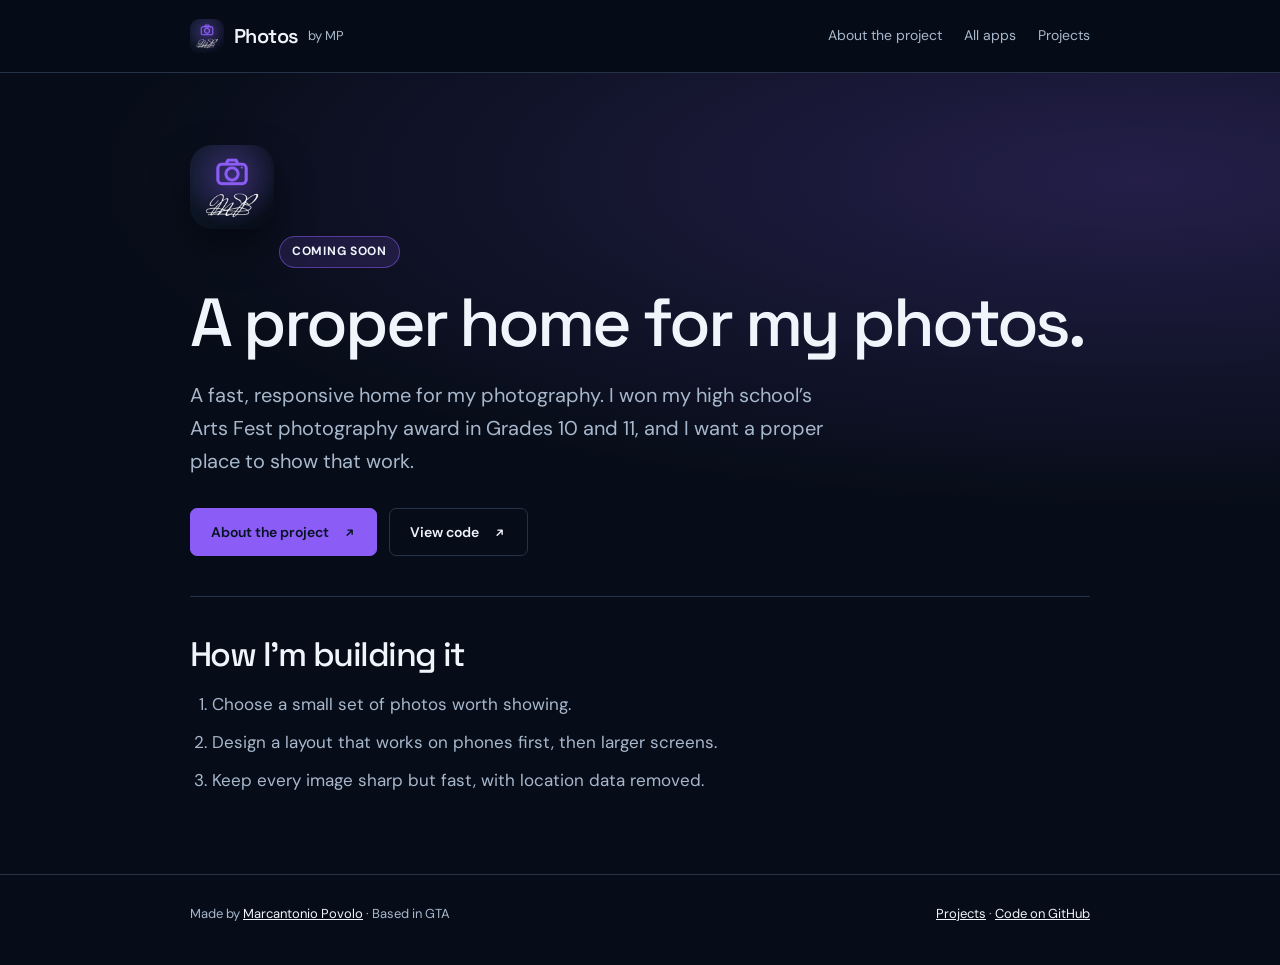
==== site/index.html @ 5663c1b9 "Move hosting to Cloudflare at its own subdomain; themed MP icons site/ is now served by a Cloudflare" ====
<!doctype html>
<html lang="en" style="--accent:#8b5cf6">
<head>
<meta charset="utf-8">
<meta name="viewport" content="width=device-width,initial-scale=1">
<title>Photos by MP</title>
<meta name="description" content="Photos by MP, coming soon: a fast, responsive gallery for my photography.">
<meta name="theme-color" content="#070d18">
<link rel="icon" href="favicon.ico" sizes="16x16 32x32 48x48">
<link rel="icon" type="image/png" sizes="192x192" href="icons/icon-192.png">
<link rel="apple-touch-icon" href="icons/apple-touch-icon.png">
<link rel="preconnect" href="https://fonts.googleapis.com">
<link rel="stylesheet" href="https://fonts.googleapis.com/css2?family=DM+Sans:opsz,wght@9..40,400;9..40,600;9..40,700&family=Space+Grotesk:wght@500;600&display=swap">
<link rel="stylesheet" href="page.css">
</head>
<body>
<a class="skip" href="#main">Skip to content</a>
<header class="top"><div class="wrap row">
  <a class="brand" href="./"><img src="icons/icon-192.png" alt="" width="34" height="34"><b>Photos</b><span>by MP</span></a>
  <nav class="links" aria-label="Pages"><a href="about/">About<span class="hide-sm">&nbsp;the project</span></a><a href="https://marcantoniopovolo.com/apps.html">All apps</a><a class="hide-sm" href="https://marcantoniopovolo.com/projects.html">Projects</a></nav>
</div></header>
<main id="main" class="wrap">
  <section class="hero">
    <img class="hero-icon" src="icons/icon-512.png" alt="" width="84" height="84">
    <p class="badge">Coming soon</p>
    <h1>A proper home for my photos.</h1>
    <p class="intro">A fast, responsive home for my photography. I won my high school’s Arts Fest photography award in Grades 10 and 11, and I want a proper place to show that work.</p>
    <div class="actions"><a class="button primary" href="about/">About the project <svg class="arrow" viewBox="0 0 16 16" aria-hidden="true" focusable="false"><path d="M5 11 11 5M6 5h5v5" fill="none" stroke="currentColor" stroke-width="1.7" stroke-linecap="round" stroke-linejoin="round"/></svg></a><a class="button" href="https://github.com/povolom/Photos-by-MP">View code <svg class="arrow" viewBox="0 0 16 16" aria-hidden="true" focusable="false"><path d="M5 11 11 5M6 5h5v5" fill="none" stroke="currentColor" stroke-width="1.7" stroke-linecap="round" stroke-linejoin="round"/></svg></a></div>
  </section>
  <section class="block"><h2>How I’m building it</h2><ol class="points"><li>Choose a small set of photos worth showing.</li><li>Design a layout that works on phones first, then larger screens.</li><li>Keep every image sharp but fast, with location data removed.</li></ol></section>
</main>
<footer class="foot"><div class="wrap"><span>Made by <a href="https://marcantoniopovolo.com">Marcantonio Povolo</a> · Based in GTA</span><span><a href="https://marcantoniopovolo.com/projects.html">Projects</a> · <a href="https://github.com/povolom/Photos-by-MP">Code on GitHub</a></span></div></footer>
</body>
</html>
---- site/page.css ----
/* Shared styles for the "by MP" project pages, matching marcantoniopovolo.com. Built by build_app_pages.py. */
:root{color-scheme:dark;--bg:#070d18;--panel:#101b2b;--text:#f0f5fb;--muted:#a8b8cc;--line:#263347;--display:'Space Grotesk',ui-sans-serif,system-ui,sans-serif;--body:'DM Sans',ui-sans-serif,system-ui,sans-serif}
*{box-sizing:border-box}
html{-webkit-text-size-adjust:100%}
body{margin:0;background:var(--bg);color:var(--text);font:17px/1.65 var(--body)}
a{color:inherit}
:focus-visible{outline:3px solid var(--accent);outline-offset:4px}
.wrap{width:min(900px,calc(100% - 40px));margin:0 auto}
.skip{position:absolute;left:16px;top:-80px;background:var(--text);color:var(--bg);padding:10px 14px;z-index:5}.skip:focus{top:10px}
.arrow{width:.95em;height:.95em;flex:none}
.top{border-bottom:1px solid var(--line);background:#070d18f0;position:sticky;top:0;z-index:4;backdrop-filter:blur(16px)}
.row{display:flex;align-items:center;justify-content:space-between;gap:16px;min-height:72px}
.brand{display:flex;align-items:center;gap:10px;text-decoration:none}
.brand img{width:34px;height:34px;border-radius:9px}
.brand b{font:600 20px var(--display);letter-spacing:-.03em}
.brand span{font-size:13px;color:var(--muted)}
.links{display:flex;gap:22px;font-size:14px}
.links a{color:var(--muted);text-decoration:none;display:inline-block;padding:8px 0}
.links a:hover,.links a[aria-current]{color:var(--text)}
.hero{position:relative;padding:72px 0 40px}
.hero:before{content:'';position:absolute;inset:0 -30vw;z-index:-1;background:radial-gradient(ellipse at 80% 20%,color-mix(in srgb,var(--accent) 22%,transparent),transparent 55%)}
.hero-icon{width:84px;height:84px;border-radius:22px;margin-bottom:26px;box-shadow:0 18px 40px #0007}
.eyebrow{font:500 12px/1.5 var(--display);letter-spacing:.17em;text-transform:uppercase;color:var(--accent);margin:0 0 16px}
h1,h2,h3{font-family:var(--display);font-weight:500;letter-spacing:-.045em;line-height:1.08;margin:0}
h1{font-size:clamp(38px,6.5vw,68px)}
h2{font-size:clamp(26px,3.4vw,34px);margin-bottom:16px}
p{margin:0 0 16px;color:var(--muted)}
.intro{font-size:20px;max-width:640px;margin-top:20px}
.badge{display:inline-block;margin:0 0 18px;padding:5px 12px;border-radius:999px;border:1px solid color-mix(in srgb,var(--accent) 50%,transparent);background:color-mix(in srgb,var(--accent) 14%,transparent);color:var(--text);font-size:12px;font-weight:700;letter-spacing:.06em;text-transform:uppercase}
.actions{display:flex;flex-wrap:wrap;gap:12px;margin:30px 0 0}
.button{display:inline-flex;align-items:center;justify-content:center;gap:14px;min-height:48px;padding:12px 20px;border:1px solid var(--line);border-radius:7px;background:transparent;color:var(--text);font:600 14px var(--body);text-decoration:none}
.button:hover{border-color:var(--accent)}
.button.primary{background:var(--accent);border-color:var(--accent);color:#061320}
.button[disabled]{opacity:.55;cursor:not-allowed}
section.block{padding:40px 0;border-top:1px solid var(--line)}
ul.points,ol.points{margin:0;padding-left:22px;color:var(--muted)}
.points li+li{margin-top:10px}
.points strong{color:var(--text);font-weight:600}
.pills{display:flex;flex-wrap:wrap;gap:8px;margin-top:22px}
.pills span{padding:5px 10px;border:1px solid var(--line);border-radius:6px;font-size:12px;color:var(--muted)}
.learned{padding:26px 28px;border:1px solid var(--line);border-left:3px solid var(--accent);border-radius:12px;background:var(--panel)}
.learned h2{font-size:15px;letter-spacing:.06em;text-transform:uppercase;color:var(--accent);margin-bottom:8px}
.learned p{margin:0}
.foot{border-top:1px solid var(--line);margin-top:40px;padding:28px 0 40px;font-size:13px;color:var(--muted)}
.foot .wrap{display:flex;flex-wrap:wrap;justify-content:space-between;gap:12px}
.foot a{color:var(--text)}
@media(max-width:600px){.wrap{width:calc(100% - 32px)}.links{gap:14px}.links .hide-sm{display:none}.hero{padding:48px 0 28px}.intro{font-size:18px}}
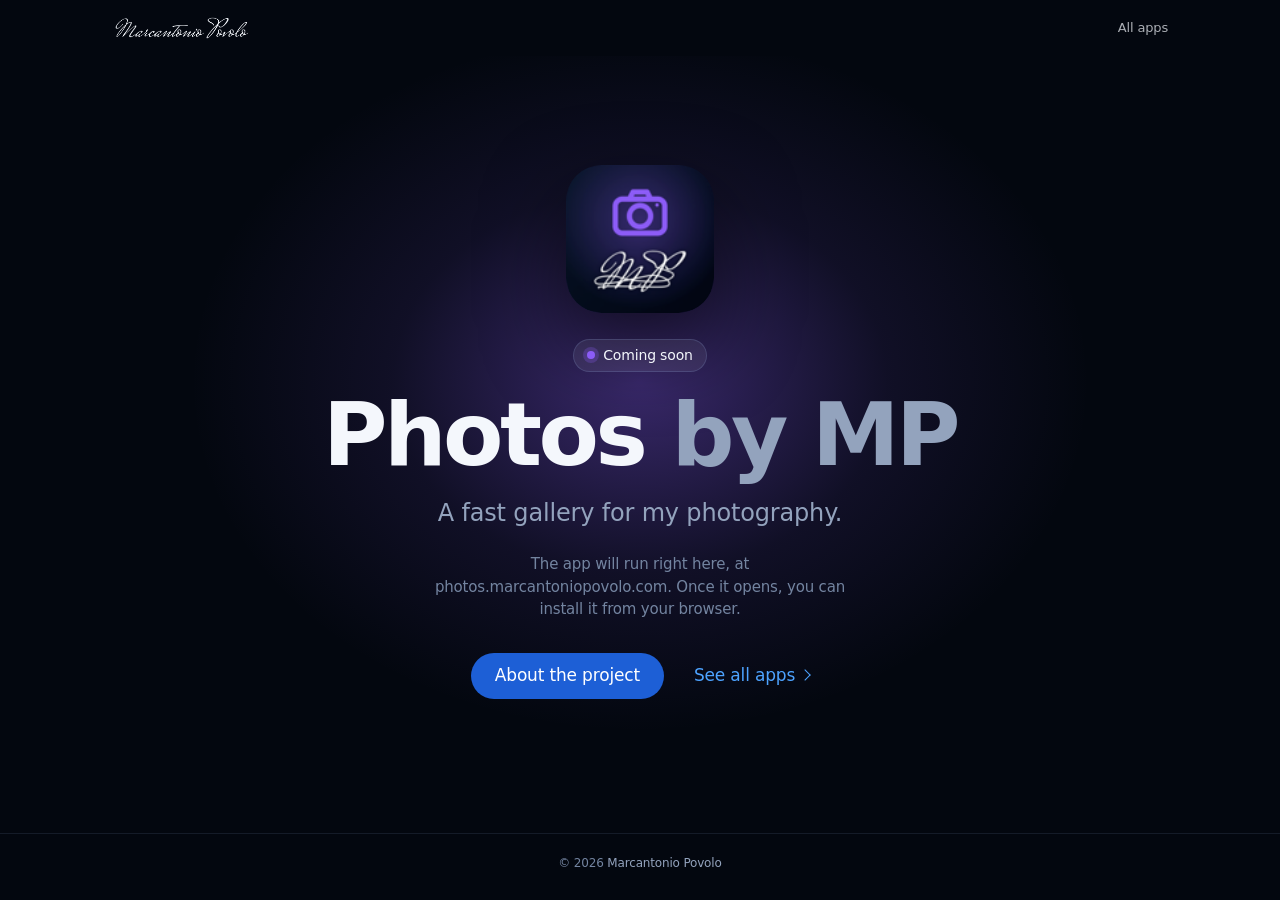
==== commit a950be34: "Open source under MIT; new coming-soon site and an API at /api/ on this app's own address The websit" ====
--- a/site/index.html
+++ b/site/index.html
@@ -1,34 +1,11 @@
-<!doctype html>
-<html lang="en" style="--accent:#8b5cf6">
-<head>
-<meta charset="utf-8">
-<meta name="viewport" content="width=device-width,initial-scale=1">
-<title>Photos by MP</title>
-<meta name="description" content="Photos by MP, coming soon: a fast, responsive gallery for my photography.">
-<meta name="theme-color" content="#070d18">
-<link rel="icon" href="favicon.ico" sizes="16x16 32x32 48x48">
-<link rel="icon" type="image/png" sizes="192x192" href="icons/icon-192.png">
-<link rel="apple-touch-icon" href="icons/apple-touch-icon.png">
-<link rel="preconnect" href="https://fonts.googleapis.com">
-<link rel="stylesheet" href="https://fonts.googleapis.com/css2?family=DM+Sans:opsz,wght@9..40,400;9..40,600;9..40,700&family=Space+Grotesk:wght@500;600&display=swap">
-<link rel="stylesheet" href="page.css">
-</head>
-<body>
-<a class="skip" href="#main">Skip to content</a>
-<header class="top"><div class="wrap row">
-  <a class="brand" href="./"><img src="icons/icon-192.png" alt="" width="34" height="34"><b>Photos</b><span>by MP</span></a>
-  <nav class="links" aria-label="Pages"><a href="about/">About<span class="hide-sm">&nbsp;the project</span></a><a href="https://marcantoniopovolo.com/apps.html">All apps</a><a class="hide-sm" href="https://marcantoniopovolo.com/projects.html">Projects</a></nav>
-</div></header>
-<main id="main" class="wrap">
-  <section class="hero">
-    <img class="hero-icon" src="icons/icon-512.png" alt="" width="84" height="84">
-    <p class="badge">Coming soon</p>
-    <h1>A proper home for my photos.</h1>
-    <p class="intro">A fast, responsive home for my photography. I won my high school’s Arts Fest photography award in Grades 10 and 11, and I want a proper place to show that work.</p>
-    <div class="actions"><a class="button primary" href="about/">About the project <svg class="arrow" viewBox="0 0 16 16" aria-hidden="true" focusable="false"><path d="M5 11 11 5M6 5h5v5" fill="none" stroke="currentColor" stroke-width="1.7" stroke-linecap="round" stroke-linejoin="round"/></svg></a><a class="button" href="https://github.com/povolom/Photos-by-MP">View code <svg class="arrow" viewBox="0 0 16 16" aria-hidden="true" focusable="false"><path d="M5 11 11 5M6 5h5v5" fill="none" stroke="currentColor" stroke-width="1.7" stroke-linecap="round" stroke-linejoin="round"/></svg></a></div>
-  </section>
-  <section class="block"><h2>How I’m building it</h2><ol class="points"><li>Choose a small set of photos worth showing.</li><li>Design a layout that works on phones first, then larger screens.</li><li>Keep every image sharp but fast, with location data removed.</li></ol></section>
-</main>
-<footer class="foot"><div class="wrap"><span>Made by <a href="https://marcantoniopovolo.com">Marcantonio Povolo</a> · Based in GTA</span><span><a href="https://marcantoniopovolo.com/projects.html">Projects</a> · <a href="https://github.com/povolom/Photos-by-MP">Code on GitHub</a></span></div></footer>
-</body>
-</html>
+<!doctype html><html lang="en"><head><meta charset="utf-8"><meta name="viewport" content="width=device-width,initial-scale=1,viewport-fit=cover"><meta name="theme-color" content="#03070f"><title>Photos by MP | Coming soon</title><meta name="description" content="Photos by MP: A fast gallery for my photography. Coming soon."><meta property="og:title" content="Photos by MP | Coming soon"><meta property="og:description" content="A fast gallery for my photography."><meta property="og:image" content="https://photos.marcantoniopovolo.com/icon.png"><link rel="icon" href="favicon.ico" sizes="16x16 32x32 48x48"><link rel="apple-touch-icon" href="apple-touch-icon.png"><link rel="stylesheet" href="style.css"></head>
+<body style="--c:#8b5cf6"><header class="bar"><a class="sig" href="https://marcantoniopovolo.com/" aria-label="Marcantonio Povolo, home"></a><a class="top" href="https://marcantoniopovolo.com/apps.html">All apps</a></header>
+<main><div>
+<img class="icon rise" style="--i:0" src="icon.png" alt="Photos by MP app icon" width="512" height="512">
+<span class="pill-s rise" style="--i:1">Coming soon</span>
+<h1 class="rise" style="--i:2">Photos <span>by MP</span></h1>
+<p class="sub rise" style="--i:3">A fast gallery for my photography.</p>
+<p class="note rise" style="--i:4">The app will run right here, at photos.marcantoniopovolo.com. Once it opens, you can install it from your browser.</p>
+<div class="ctas rise" style="--i:5"><a class="btn" href="https://marcantoniopovolo.com/projects/photos.html">About the project</a><a class="more" href="https://marcantoniopovolo.com/apps.html">See all apps</a></div>
+</div></main>
+<footer>© 2026 <a href="https://marcantoniopovolo.com/">Marcantonio Povolo</a></footer><script>document.addEventListener('pointerdown',e=>{const b=e.target.closest('.btn');if(!b||matchMedia('(prefers-reduced-motion: reduce)').matches)return;const r=b.getBoundingClientRect(),d=Math.max(r.width,r.height)*2.2,s=document.createElement('span');s.className='ripple';s.style.cssText=`width:${d}px;height:${d}px;left:${e.clientX-r.left-d/2}px;top:${e.clientY-r.top-d/2}px`;b.appendChild(s);s.addEventListener('animationend',()=>s.remove())});</script></body></html>
--- a/site/style.css
+++ b/site/style.css
@@ -0,0 +1,31 @@
+*{box-sizing:border-box}html{-webkit-text-size-adjust:100%}
+body{margin:0;min-height:100vh;min-height:100dvh;display:flex;flex-direction:column;background:#03070f;color:#f4f7fc;font:400 17px/1.5 -apple-system,BlinkMacSystemFont,"SF Pro Display","Inter",system-ui,sans-serif;-webkit-font-smoothing:antialiased;letter-spacing:-.01em}
+a{color:inherit}:focus-visible{outline:2px solid #4da3ff;outline-offset:3px;border-radius:6px}
+.bar{display:flex;align-items:center;justify-content:space-between;max-width:1120px;width:100%;margin:0 auto;padding:0 clamp(16px,4vw,32px);height:56px}
+.sig{display:block;width:140px;height:28px;background:#f4f7fc;-webkit-mask:url(signature.png) left center/contain no-repeat;mask:url(signature.png) left center/contain no-repeat}
+.bar a.top{font-size:13px;text-decoration:none;color:rgba(244,247,252,.7);padding:14px 0}
+main{flex:1;display:grid;place-items:center;text-align:center;padding:40px clamp(16px,4vw,32px) 64px;position:relative;overflow:hidden}
+main::before{content:"";position:absolute;left:50%;top:42%;width:min(900px,150vw);height:700px;transform:translate(-50%,-50%);background:radial-gradient(closest-side,color-mix(in srgb,var(--c) 40%,transparent),color-mix(in srgb,var(--c) 10%,transparent) 55%,transparent);pointer-events:none;animation:glow 2.4s cubic-bezier(.2,.7,.2,1) both}
+main > div{position:relative;max-width:640px}
+.icon{width:clamp(112px,26vw,148px);height:auto;border-radius:24%;margin:0 auto 26px;display:block;box-shadow:0 30px 80px rgba(0,0,0,.55)}
+.pill-s{display:inline-flex;align-items:center;gap:8px;font-size:14px;padding:6px 14px;border-radius:999px;background:rgba(255,255,255,.07);box-shadow:inset 0 0 0 1px rgba(140,170,220,.2)}
+.pill-s::before{content:"";width:8px;height:8px;border-radius:50%;background:var(--c);box-shadow:0 0 0 4px color-mix(in srgb,var(--c) 25%,transparent);animation:pulse 2s ease-in-out infinite}
+h1{font-size:clamp(46px,10vw,88px);font-weight:700;letter-spacing:-.04em;line-height:1.02;margin:18px 0 0}
+h1 span{color:#93a3bd;font-weight:600}
+.sub{font-size:clamp(19px,2.4vw,24px);color:#93a3bd;font-weight:500;margin:16px auto 0;max-width:28em}
+.note{color:#7384a0;font-size:15px;margin:22px auto 0;max-width:30em}
+.ctas{display:flex;justify-content:center;flex-wrap:wrap;gap:14px 30px;align-items:center;margin-top:30px}
+.btn{position:relative;overflow:hidden;isolation:isolate;display:inline-flex;align-items:center;min-height:46px;padding:0 24px;border-radius:999px;background:#1d5fd6;color:#fff;text-decoration:none;font-weight:500;transition:background-color .25s,transform .2s cubic-bezier(.2,.7,.2,1)}
+.btn:active{transform:scale(.97)}
+.more{color:#4da3ff;text-decoration:none;padding:12px 0}
+.more::after{content:"";display:inline-block;width:.42em;height:.42em;border:solid currentColor;border-width:1.6px 1.6px 0 0;transform:rotate(45deg);margin-left:.35em;vertical-align:.12em}
+.ripple{position:absolute;border-radius:50%;pointer-events:none;background:rgba(255,255,255,.35);transform:scale(0);animation:ripple .6s cubic-bezier(.2,.7,.2,1) forwards;z-index:-1}
+footer{text-align:center;color:#7384a0;font-size:12px;padding:20px 16px 28px;border-top:1px solid rgba(140,170,220,.12)}
+footer a{text-decoration:none;color:#93a3bd}
+@media (hover:hover) and (pointer:fine){.btn:hover{background:#2b6ff0}.more:hover,footer a:hover,.bar a.top:hover{text-decoration:underline;color:#f4f7fc}}
+.rise{animation:rise 1s cubic-bezier(.2,.7,.2,1) both;animation-delay:calc(var(--i,0) * 90ms + 60ms)}
+@keyframes rise{from{opacity:0;transform:translateY(20px)}to{opacity:1;transform:none}}
+@keyframes glow{from{opacity:0;transform:translate(-50%,-50%) scale(.8)}}
+@keyframes pulse{50%{box-shadow:0 0 0 7px color-mix(in srgb,var(--c) 0%,transparent)}}
+@keyframes ripple{to{transform:scale(1);opacity:0}}
+@media (prefers-reduced-motion:reduce){*,*::before{animation:none!important;transition:none!important}}
